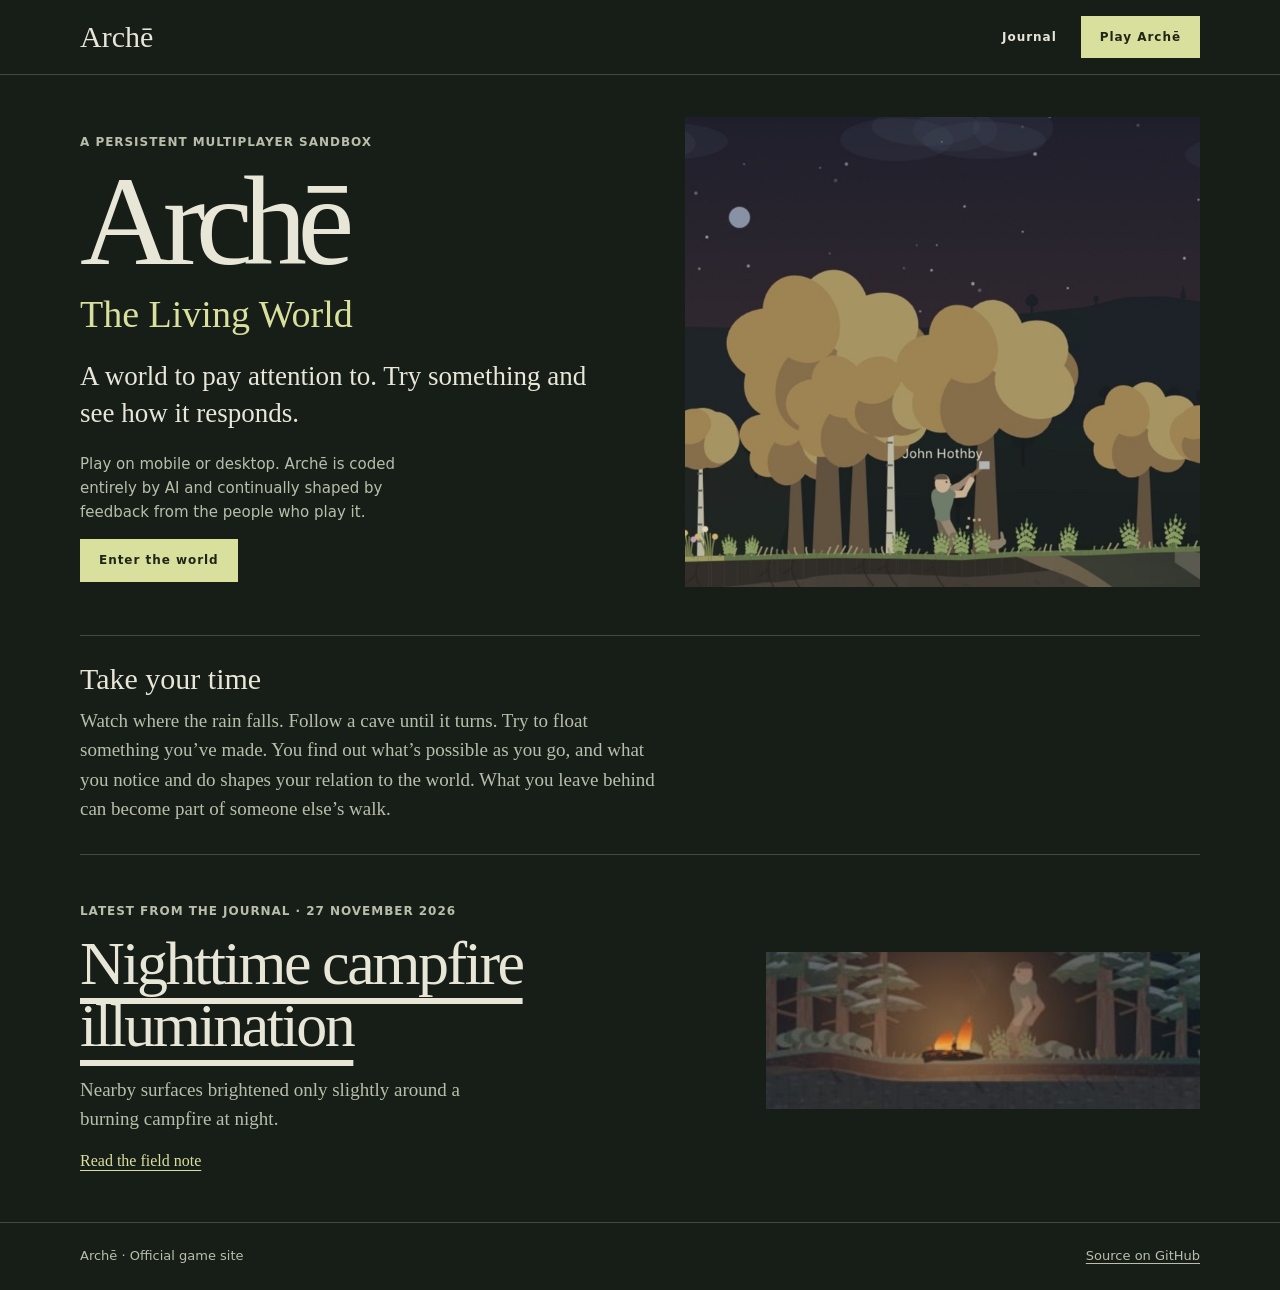
==== website/index.html @ 6934c239 "Publish campfire lighting field note and record deployment preference" ====
<!doctype html>
<html lang="en">
<head>
  <meta charset="utf-8">
  <meta name="viewport" content="width=device-width, initial-scale=1">
  <meta name="description" content="Observe a living world, try things, and discover your place in it. Archē is a persistent multiplayer sandbox for mobile and desktop.">
  <title>Archē — The Living World</title>
  <link rel="stylesheet" href="style.css">
</head>
<body>
  <header><div class="shell nav">
    <a class="brand" href="./">Archē</a>
    <nav aria-label="Main"><a href="journal.html">Journal</a><a class="button" href="../">Play Archē</a></nav>
  </div></header>
  <main class="shell">
    <section class="hero" aria-labelledby="game-title">
      <div>
        <p class="kicker">A persistent multiplayer sandbox</p>
        <h1 id="game-title">Archē</h1>
        <p class="subtitle">The Living World</p>
        <p class="lede">A world to pay attention to. Try something and see how it responds.</p>
        <p class="detail">Play on mobile or desktop. Archē is coded entirely by AI and continually shaped by feedback from the people who play it.</p>
        <a class="button" href="../">Enter the world</a>
      </div>
      <figure><img src="assets/forest.jpg" width="710" height="750" alt="Gathering wood at dusk in Archē"></figure>
    </section>
    <section class="philosophy" aria-labelledby="philosophy-title">
      <h2 id="philosophy-title">Take your time</h2>
      <p>Watch where the rain falls. Follow a cave until it turns. Try to float something you’ve made. You find out what’s possible as you go, and what you notice and do shapes your relation to the world. What you leave behind can become part of someone else’s walk.</p>
    </section>
    <section class="feature" aria-labelledby="latest-title">
      <div>
        <p class="kicker">Latest from the journal · 27 November 2026</p>
        <h2 id="latest-title"><a href="journal.html#nighttime-campfire-illumination">Nighttime campfire illumination</a></h2>
        <p>Nearby surfaces brightened only slightly around a burning campfire at night.</p>
        <a class="read" href="journal.html#nighttime-campfire-illumination">Read the field note</a>
      </div>
      <a href="journal.html#nighttime-campfire-illumination" aria-label="Read Nighttime campfire illumination"><img src="assets/campfire-night-light.jpg" width="360" height="130" alt="The character and nearby pines remain dim beside a burning campfire"></a>
    </section>
    <script>
    (async()=>{
      try {
        const response=await fetch('journal.html',{cache:'no-cache'});
        if(!response.ok)return;
        const doc=new DOMParser().parseFromString(await response.text(),'text/html');
        const note=doc.querySelector('article.field-note[id]');
        const feature=document.querySelector('section.feature');
        const heading=note?.querySelector('h2');
        if(!note||!feature||!heading)return;
        const href='journal.html#'+encodeURIComponent(note.id);
        const date=note.querySelector('time')?.textContent.split('·')[0].trim();
        feature.querySelector('.kicker').textContent='Latest from the journal'+(date?' · '+date:'');
        const title=feature.querySelector('h2 a');
        title.textContent=heading.textContent;title.href=href;
        feature.querySelector('div > p:not(.kicker)').textContent=note.querySelector('figcaption, p')?.textContent||'';
        feature.querySelector('.read').href=href;
        const imageLink=feature.querySelector(':scope > a');
        const img=note.querySelector('img');
        if(imageLink){
          imageLink.href=href;imageLink.setAttribute('aria-label','Read '+heading.textContent);
          if(img){imageLink.replaceChildren(img.cloneNode(true));imageLink.hidden=false;}
          else imageLink.hidden=true;
        }
      } catch(error){console.warn('Journal preview unavailable',error);}
    })();
    </script>
  </main>
  <footer><div class="shell footer-inner"><span>Archē · Official game site</span><a href="https://github.com/jeandegerson/arche">Source on GitHub</a></div></footer>
</body>
</html>
---- website/style.css ----
:root {
  color-scheme: dark;
  --ink: #e8e6d7;
  --muted: #b9beaa;
  --accent: #d9df9d;
  --paper: #171e18;
  --line: #424b3d;
  font-family: Georgia, 'Times New Roman', serif;
}
* { box-sizing: border-box; }
body { margin: 0; background: var(--paper); color: var(--ink); }
a { color: inherit; text-underline-offset: .22em; }
a:hover { color: var(--accent); }
a:focus-visible { outline: 2px solid var(--accent); outline-offset: 5px; }
img { display: block; max-width: 100%; height: auto; }
.shell { width: min(1120px, calc(100% - 64px)); margin-inline: auto; }
header { border-bottom: 1px solid var(--line); }
.nav { min-height: 74px; display: flex; align-items: center; justify-content: space-between; gap: 24px; }
.brand { font-size: 30px; text-decoration: none; }
nav { display: flex; align-items: center; flex-wrap: wrap; gap: 24px; }
nav a, .button, .meta, .kicker { font: 600 12px/1.4 system-ui, sans-serif; letter-spacing: .08em; }
nav a { text-decoration: none; }
nav a:not(.button) { padding-block: 12px; }
.button { display: inline-block; padding: 13px 19px; background: var(--accent); color: #202617; text-decoration: none; }
.button:hover { background: #f1edbc; color: #202617; }
.hero { padding-block: 42px 48px; display: grid; align-items: center; gap: clamp(24px, 7vw, 105px); grid-template-columns: 1fr 1fr; }
.hero figure { margin: 0; }
.hero img { width: 100%; height: clamp(295px, 40vw, 470px); object-fit: cover; object-position: center 56%; }
.hero h1 { margin: 14px 0; font-size: clamp(67px, 10vw, 135px); font-weight: 400; line-height: .88; letter-spacing: -.075em; }
.lede { font-size: clamp(20px, 2.3vw, 27px); line-height: 1.34; margin: 21px 0; }
.detail { font: 15px/1.6 system-ui, sans-serif; color: var(--muted); max-width: 37ch; }
.kicker, .meta { color: var(--muted); text-transform: uppercase; }
.feature { border-top: 1px solid var(--line); padding-block: 36px 52px; display: grid; gap: 34px; grid-template-columns: 1.2fr .8fr; align-items: center; }
.feature h2 { margin: 9px 0 14px; font-size: clamp(35px, 5vw, 62px); font-weight: 400; line-height: 1; letter-spacing: -.04em; }
.feature p:not(.kicker) { color: var(--muted); font-size: 19px; line-height: 1.55; max-width: 42ch; }
.feature img { width: 100%; }
.read { color: var(--accent); }
.article-shell { width: min(720px, calc(100% - 64px)); margin: 48px auto 74px; }
.article-shell > h1 { font-size: clamp(52px, 10vw, 88px); line-height: 1; font-weight: 400; letter-spacing: -.05em; margin: 18px 0; }
.article-shell > p { font-size: 20px; line-height: 1.5; color: var(--muted); }
article { border-top: 1px solid var(--line); padding: 26px 0 22px; font-size: 20px; line-height: 1.6; }
article h2 { font-size: clamp(34px, 6vw, 53px); font-weight: 400; letter-spacing: -.04em; line-height: 1.05; margin: 10px 0 22px; }
article small { font: 600 12px/1.5 system-ui, sans-serif; color: var(--muted); letter-spacing: .08em; }
article figure { margin: 0 0 24px; }
article figcaption { margin-top: 8px; color: var(--muted); font-size: 15px; font-style: italic; }
footer { border-top: 1px solid var(--line); }
.footer-inner { padding-block: 23px; display: flex; flex-wrap: wrap; justify-content: space-between; gap: 16px; font: 13px/1.6 system-ui, sans-serif; color: var(--muted); }
@media (max-width: 690px) {
  .shell, .article-shell { width: calc(100% - 36px); }
  .nav { min-height: 64px; gap: 12px; }
  .brand { font-size: 24px; }
  nav { gap: 12px; }
  nav .button { padding: 10px 12px; }
  .hero, .feature { grid-template-columns: 1fr; gap: 22px; }
  .hero { padding-block: 29px; }
  .hero img { height: 280px; }
  .feature { padding-block: 19px 35px; }
  .article-shell { margin-top: 32px; }
}

.philosophy { border-top: 1px solid var(--line); padding-block: 26px 30px; }
.philosophy h2 { font-size: 30px; font-weight: 400; margin: 0 0 10px; }
.philosophy p { font-size: 19px; line-height: 1.55; color: var(--muted); max-width: 61ch; margin: 0; }

.hero .subtitle { margin: 14px 0 0; color: var(--accent); font-size: clamp(24px, 3vw, 38px); line-height: 1.2; }
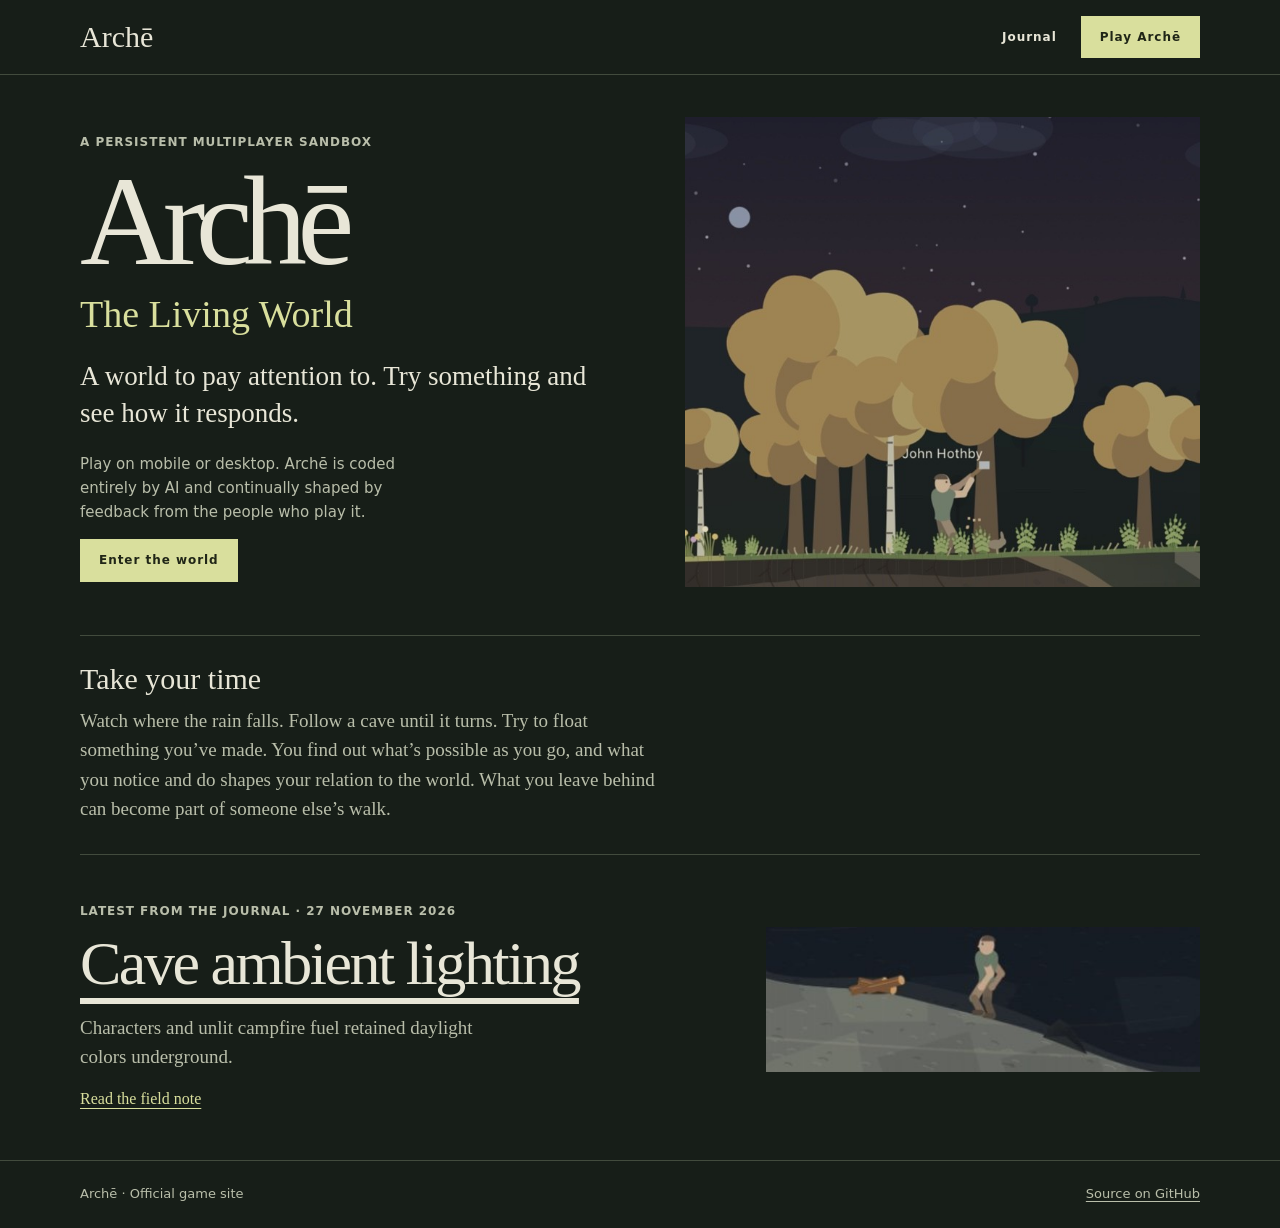
==== commit c2911ea7: "Publish cave ambient lighting field note" ====
--- a/website/index.html
+++ b/website/index.html
@@ -31,11 +31,11 @@
     <section class="feature" aria-labelledby="latest-title">
       <div>
         <p class="kicker">Latest from the journal · 27 November 2026</p>
-        <h2 id="latest-title"><a href="journal.html#nighttime-campfire-illumination">Nighttime campfire illumination</a></h2>
-        <p>Nearby surfaces brightened only slightly around a burning campfire at night.</p>
-        <a class="read" href="journal.html#nighttime-campfire-illumination">Read the field note</a>
+        <h2 id="latest-title"><a href="journal.html#cave-ambient-light">Cave ambient lighting</a></h2>
+        <p>Characters and unlit campfire fuel retained daylight colors underground.</p>
+        <a class="read" href="journal.html#cave-ambient-light">Read the field note</a>
       </div>
-      <a href="journal.html#nighttime-campfire-illumination" aria-label="Read Nighttime campfire illumination"><img src="assets/campfire-night-light.jpg" width="360" height="130" alt="The character and nearby pines remain dim beside a burning campfire"></a>
+      <a href="journal.html#cave-ambient-light" aria-label="Read Cave ambient lighting"><img src="assets/cave-ambient-light.jpg" width="420" height="140" alt="A character and an unlit wood pile stand out against a dark cave"></a>
     </section>
     <script>
     (async()=>{
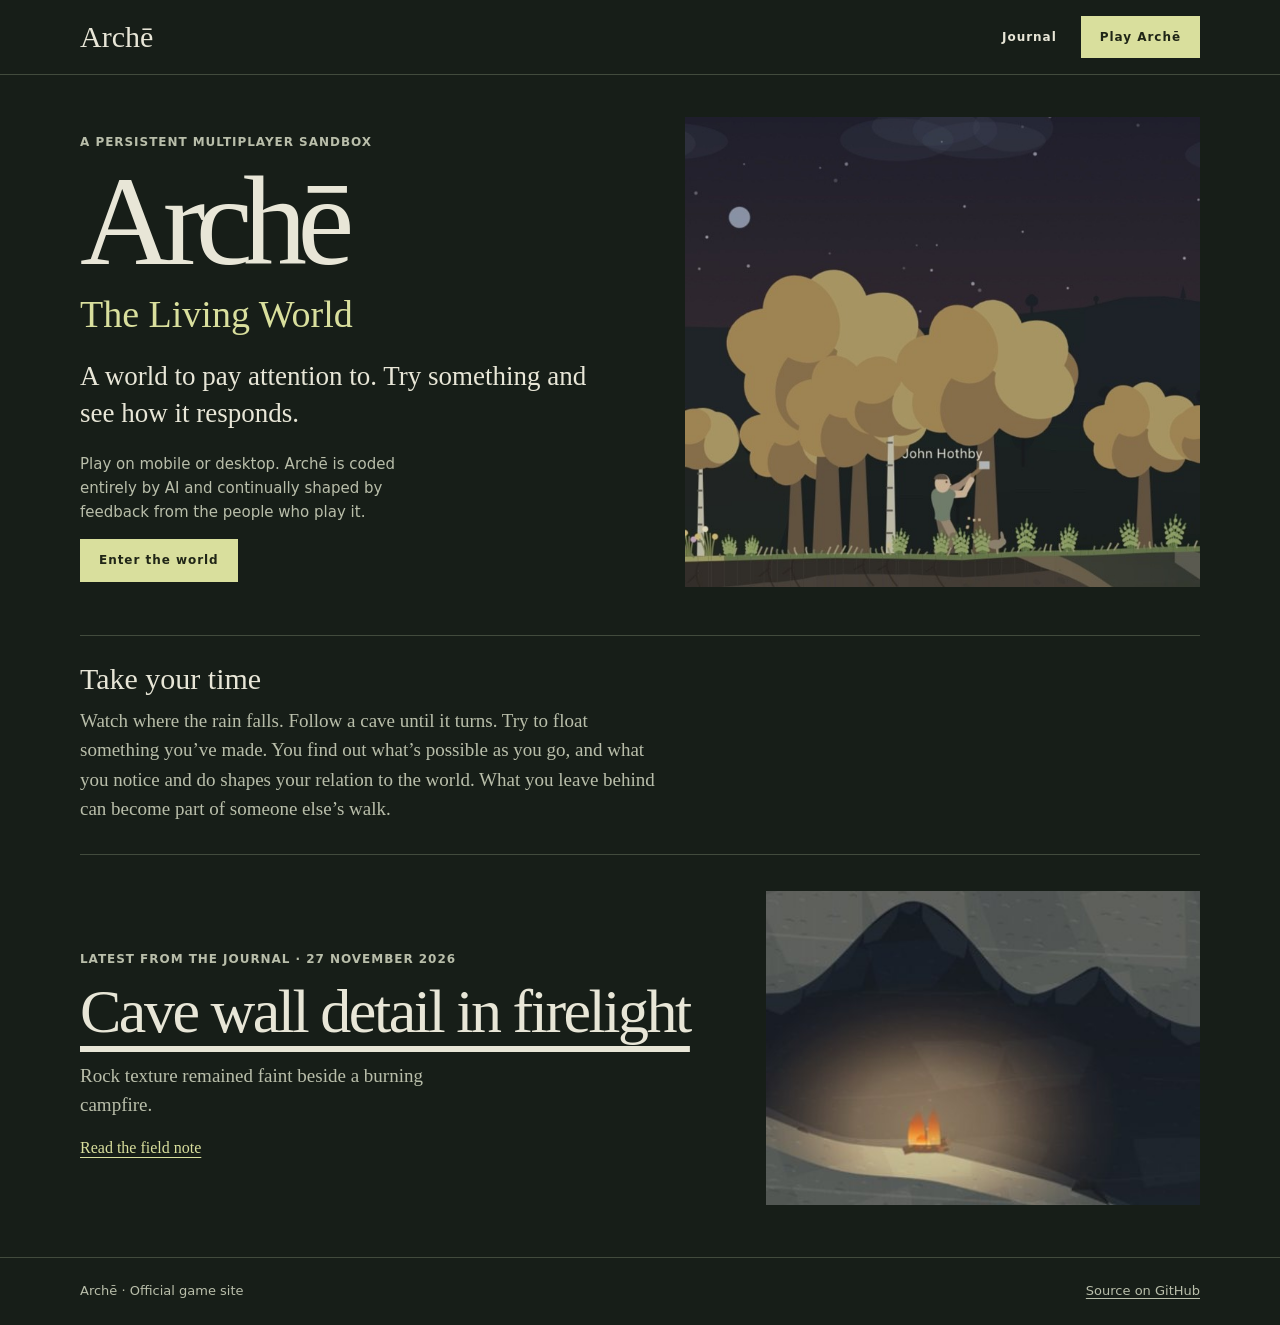
==== commit 3c9d5680: "Publish cave wall firelight field note" ====
--- a/website/index.html
+++ b/website/index.html
@@ -31,11 +31,11 @@
     <section class="feature" aria-labelledby="latest-title">
       <div>
         <p class="kicker">Latest from the journal · 27 November 2026</p>
-        <h2 id="latest-title"><a href="journal.html#cave-ambient-light">Cave ambient lighting</a></h2>
-        <p>Characters and unlit campfire fuel retained daylight colors underground.</p>
-        <a class="read" href="journal.html#cave-ambient-light">Read the field note</a>
+        <h2 id="latest-title"><a href="journal.html#cave-wall-firelight">Cave wall detail in firelight</a></h2>
+        <p>Rock texture remained faint beside a burning campfire.</p>
+        <a class="read" href="journal.html#cave-wall-firelight">Read the field note</a>
       </div>
-      <a href="journal.html#cave-ambient-light" aria-label="Read Cave ambient lighting"><img src="assets/cave-ambient-light.jpg" width="420" height="140" alt="A character and an unlit wood pile stand out against a dark cave"></a>
+      <a href="journal.html#cave-wall-firelight" aria-label="Read Cave wall detail in firelight"><img src="assets/cave-wall-firelight.jpg" width="420" height="304" alt="A burning campfire lights the floor edge while the wall behind it remains faint"></a>
     </section>
     <script>
     (async()=>{
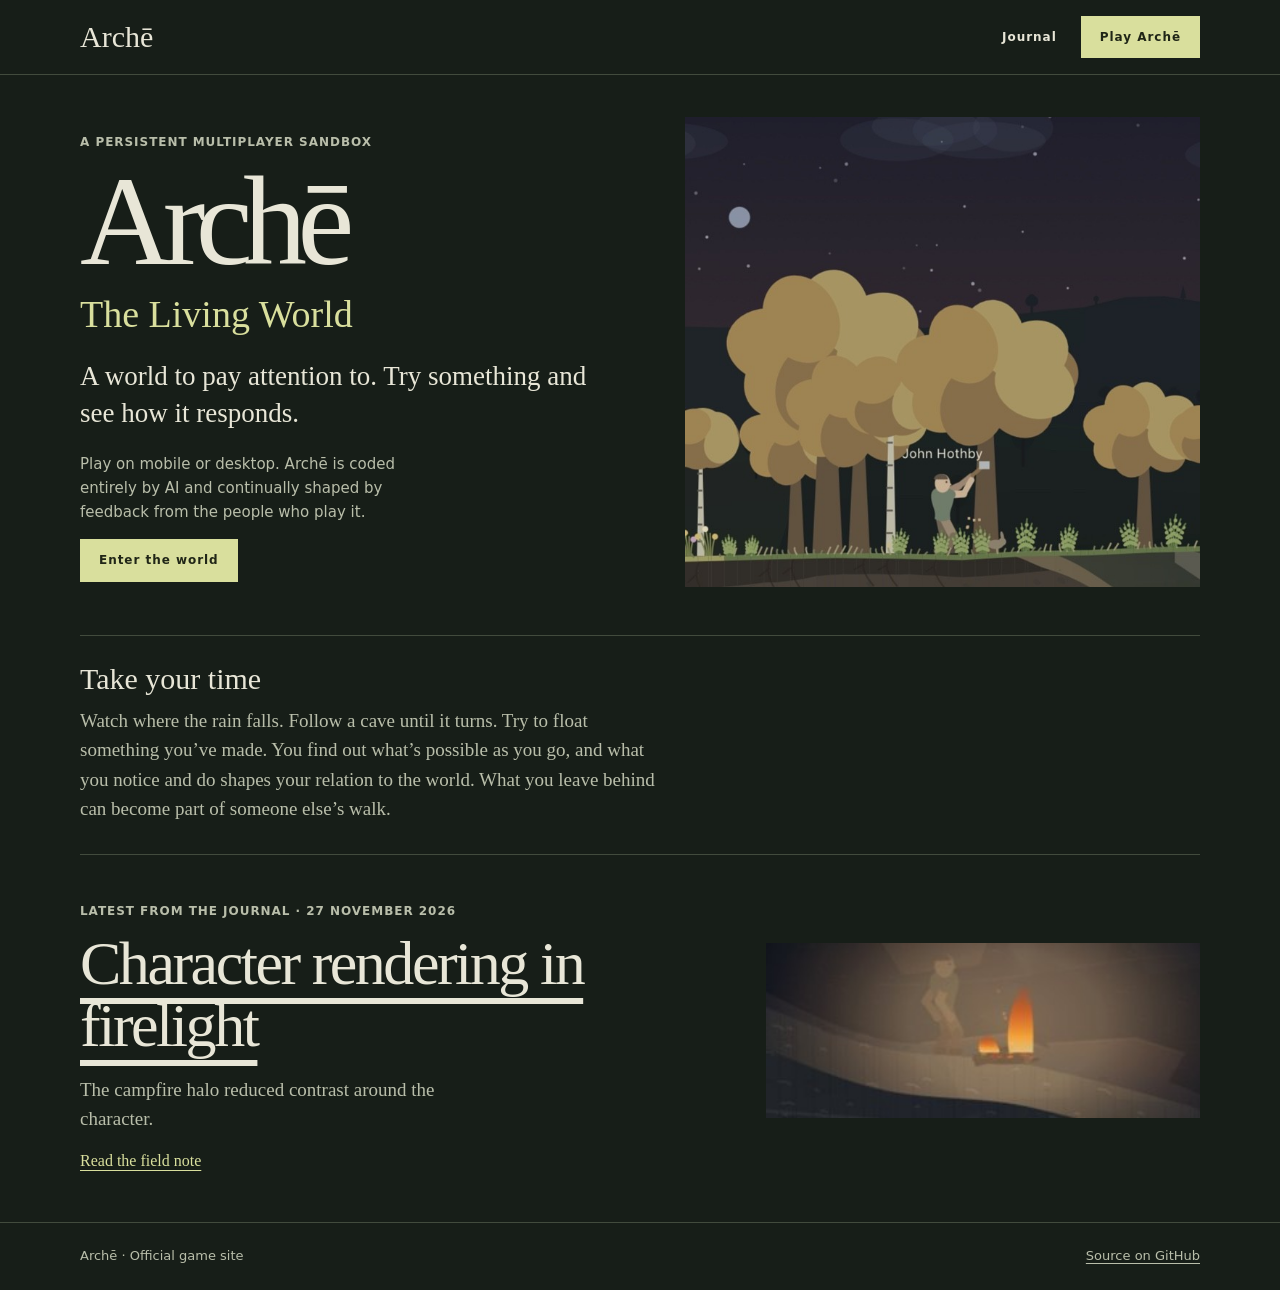
==== commit 17c5d2ac: "Light character materials directly near campfires" ====
--- a/website/index.html
+++ b/website/index.html
@@ -31,11 +31,11 @@
     <section class="feature" aria-labelledby="latest-title">
       <div>
         <p class="kicker">Latest from the journal · 27 November 2026</p>
-        <h2 id="latest-title"><a href="journal.html#cave-wall-firelight">Cave wall detail in firelight</a></h2>
-        <p>Rock texture remained faint beside a burning campfire.</p>
-        <a class="read" href="journal.html#cave-wall-firelight">Read the field note</a>
+        <h2 id="latest-title"><a href="journal.html#character-firelight">Character rendering in firelight</a></h2>
+        <p>The campfire halo reduced contrast around the character.</p>
+        <a class="read" href="journal.html#character-firelight">Read the field note</a>
       </div>
-      <a href="journal.html#cave-wall-firelight" aria-label="Read Cave wall detail in firelight"><img src="assets/cave-wall-firelight.jpg" width="420" height="304" alt="A burning campfire lights the floor edge while the wall behind it remains faint"></a>
+      <a href="journal.html#character-firelight" aria-label="Read Character rendering in firelight"><img src="assets/character-firelight.jpg" width="337" height="136" alt="A character’s outline is washed out by the glow beside a cave campfire"></a>
     </section>
     <script>
     (async()=>{
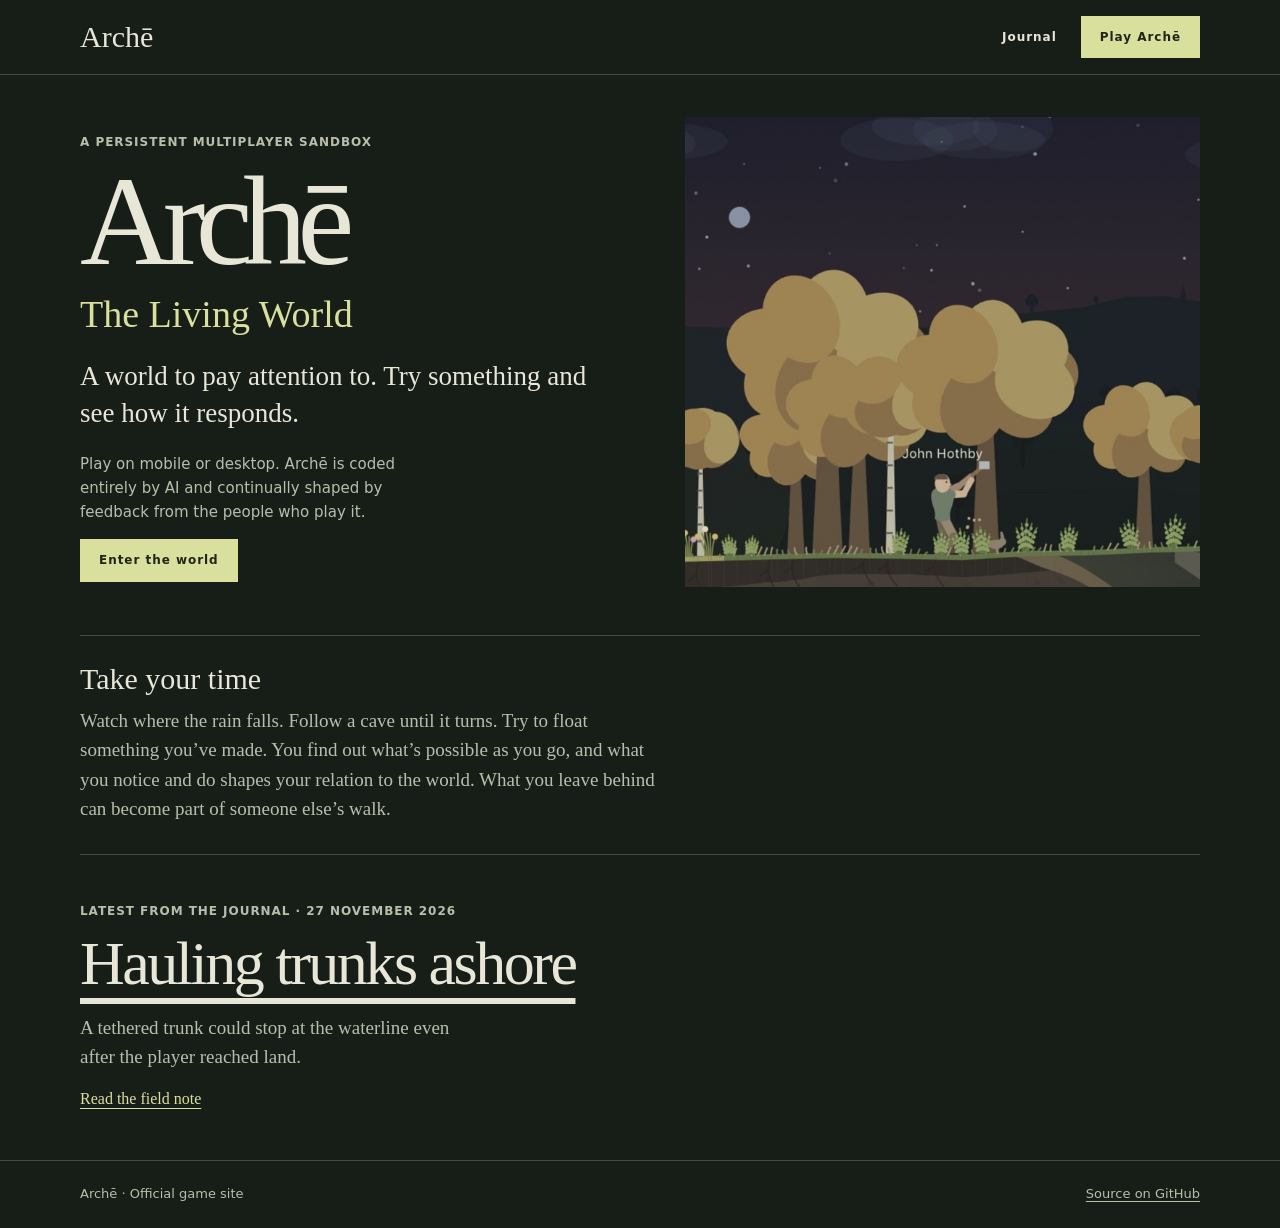
==== commit e9958ee3: "Let players haul floating trunks up low banks" ====
--- a/website/index.html
+++ b/website/index.html
@@ -31,11 +31,11 @@
     <section class="feature" aria-labelledby="latest-title">
       <div>
         <p class="kicker">Latest from the journal · 27 November 2026</p>
-        <h2 id="latest-title"><a href="journal.html#character-firelight">Character rendering in firelight</a></h2>
-        <p>The campfire halo reduced contrast around the character.</p>
-        <a class="read" href="journal.html#character-firelight">Read the field note</a>
+        <h2 id="latest-title"><a href="journal.html#hauling-trunks-ashore">Hauling trunks ashore</a></h2>
+        <p>A tethered trunk could stop at the waterline even after the player reached land.</p>
+        <a class="read" href="journal.html#hauling-trunks-ashore">Read the field note</a>
       </div>
-      <a href="journal.html#character-firelight" aria-label="Read Character rendering in firelight"><img src="assets/character-firelight.jpg" width="337" height="136" alt="A character’s outline is washed out by the glow beside a cave campfire"></a>
+      <a hidden href="journal.html#hauling-trunks-ashore" aria-label="Read Hauling trunks ashore"><img src="assets/character-firelight.jpg" width="337" height="136" alt="A character’s outline is washed out by the glow beside a cave campfire"></a>
     </section>
     <script>
     (async()=>{
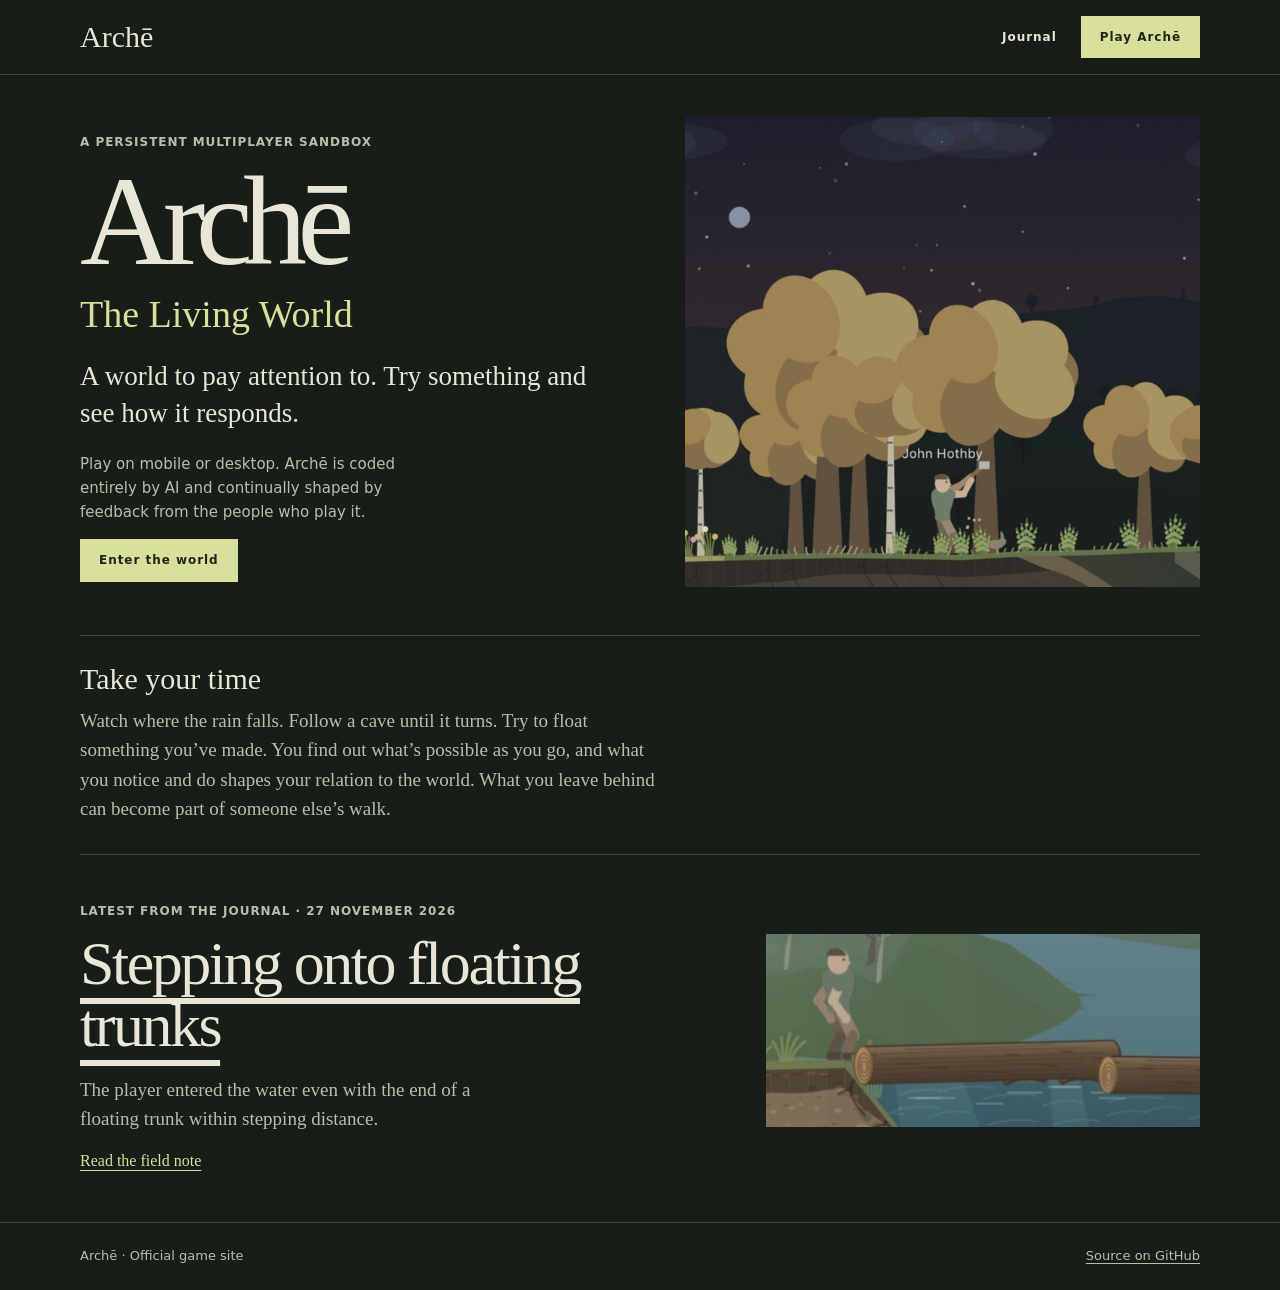
==== commit 1e722e22: "Step onto floating trunks from the bank" ====
--- a/website/index.html
+++ b/website/index.html
@@ -31,11 +31,11 @@
     <section class="feature" aria-labelledby="latest-title">
       <div>
         <p class="kicker">Latest from the journal · 27 November 2026</p>
-        <h2 id="latest-title"><a href="journal.html#hauling-trunks-ashore">Hauling trunks ashore</a></h2>
-        <p>A tethered trunk could stop at the waterline even after the player reached land.</p>
-        <a class="read" href="journal.html#hauling-trunks-ashore">Read the field note</a>
+        <h2 id="latest-title"><a href="journal.html#stepping-onto-floating-trunks">Stepping onto floating trunks</a></h2>
+        <p>The player entered the water even with the end of a floating trunk within stepping distance.</p>
+        <a class="read" href="journal.html#stepping-onto-floating-trunks">Read the field note</a>
       </div>
-      <a hidden href="journal.html#hauling-trunks-ashore" aria-label="Read Hauling trunks ashore"><img src="assets/character-firelight.jpg" width="337" height="136" alt="A character’s outline is washed out by the glow beside a cave campfire"></a>
+      <a href="journal.html#stepping-onto-floating-trunks" aria-label="Read Stepping onto floating trunks"><img src="assets/stepping-onto-floating-trunks.jpg" width="426" height="190" alt="The character stands at a steep bank next to the rounded end of a floating trunk"></a>
     </section>
     <script>
     (async()=>{
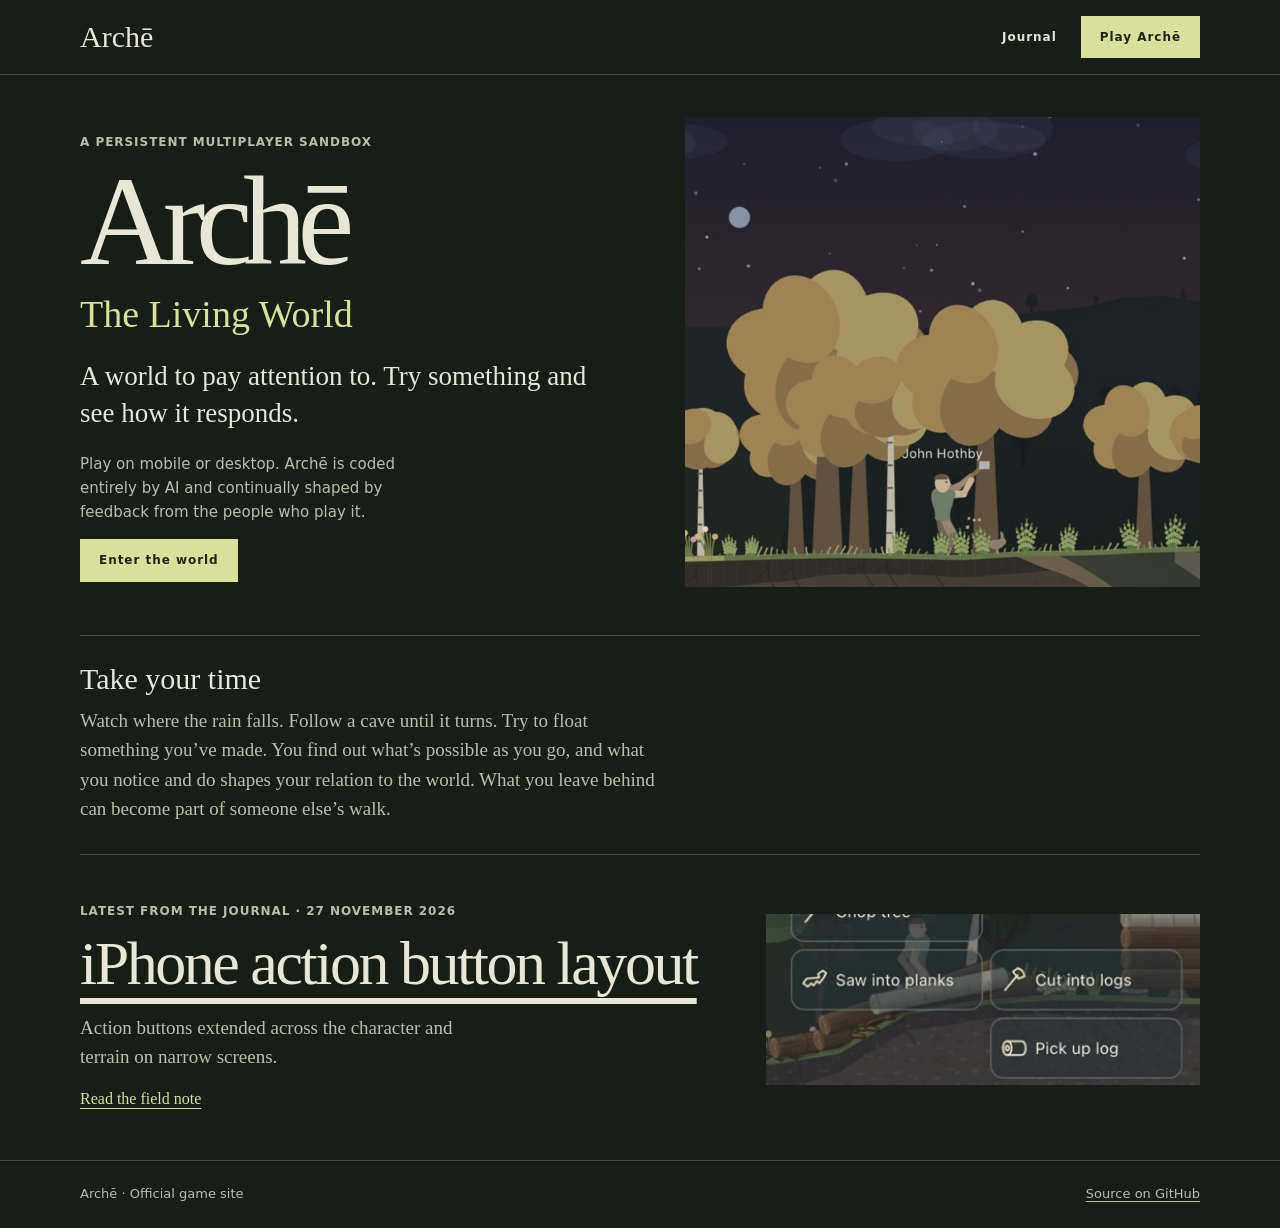
==== commit 1bc16ba5: "Keep iPhone action controls along the right edge" ====
--- a/website/index.html
+++ b/website/index.html
@@ -31,11 +31,11 @@
     <section class="feature" aria-labelledby="latest-title">
       <div>
         <p class="kicker">Latest from the journal · 27 November 2026</p>
-        <h2 id="latest-title"><a href="journal.html#stepping-onto-floating-trunks">Stepping onto floating trunks</a></h2>
-        <p>The player entered the water even with the end of a floating trunk within stepping distance.</p>
-        <a class="read" href="journal.html#stepping-onto-floating-trunks">Read the field note</a>
+        <h2 id="latest-title"><a href="journal.html#iphone-action-button-layout">iPhone action button layout</a></h2>
+        <p>Action buttons extended across the character and terrain on narrow screens.</p>
+        <a class="read" href="journal.html#iphone-action-button-layout">Read the field note</a>
       </div>
-      <a href="journal.html#stepping-onto-floating-trunks" aria-label="Read Stepping onto floating trunks"><img src="assets/stepping-onto-floating-trunks.jpg" width="426" height="190" alt="The character stands at a steep bank next to the rounded end of a floating trunk"></a>
+      <a href="journal.html#iphone-action-button-layout" aria-label="Read iPhone action button layout"><img src="assets/iphone-action-button-layout.jpg" width="420" height="165" alt="The pre-fix iPhone action buttons overlap the character and terrain"></a>
     </section>
     <script>
     (async()=>{
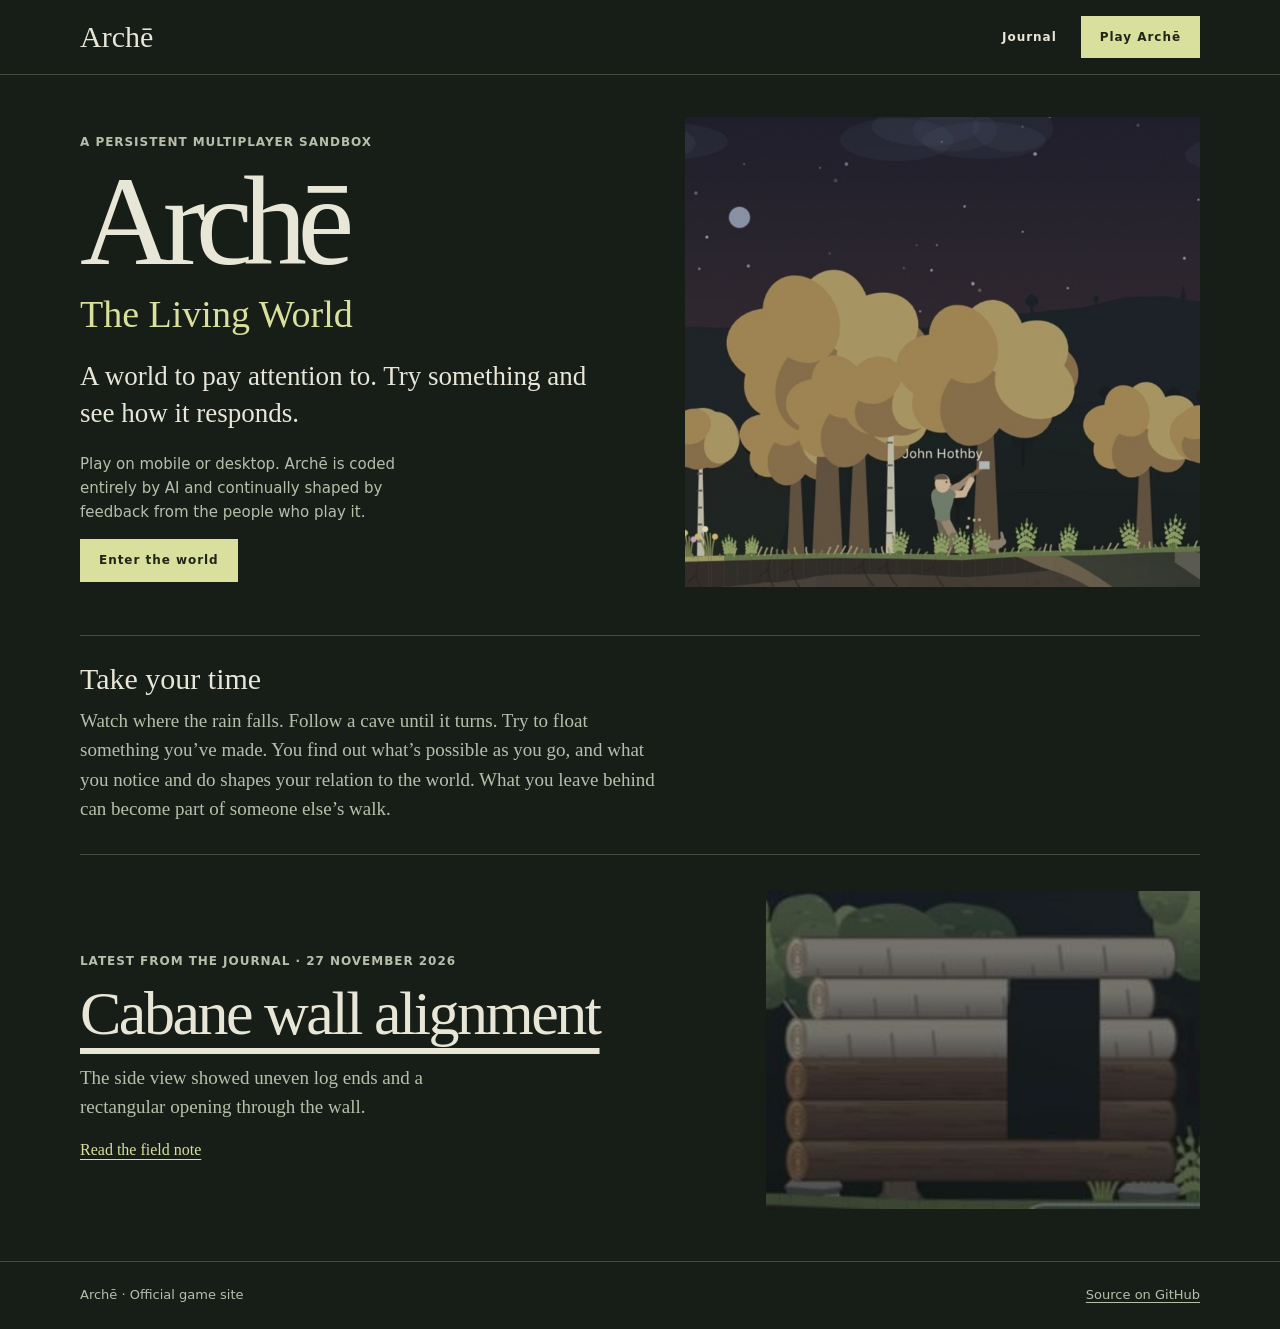
==== commit ea781162: "Align cabane wall courses and move the entrance to the gable" ====
--- a/website/index.html
+++ b/website/index.html
@@ -31,11 +31,11 @@
     <section class="feature" aria-labelledby="latest-title">
       <div>
         <p class="kicker">Latest from the journal · 27 November 2026</p>
-        <h2 id="latest-title"><a href="journal.html#iphone-action-button-layout">iPhone action button layout</a></h2>
-        <p>Action buttons extended across the character and terrain on narrow screens.</p>
-        <a class="read" href="journal.html#iphone-action-button-layout">Read the field note</a>
+        <h2 id="latest-title"><a href="journal.html#cabane-wall-alignment">Cabane wall alignment</a></h2>
+        <p>The side view showed uneven log ends and a rectangular opening through the wall.</p>
+        <a class="read" href="journal.html#cabane-wall-alignment">Read the field note</a>
       </div>
-      <a href="journal.html#iphone-action-button-layout" aria-label="Read iPhone action button layout"><img src="assets/iphone-action-button-layout.jpg" width="420" height="165" alt="The pre-fix iPhone action buttons overlap the character and terrain"></a>
+      <a href="journal.html#cabane-wall-alignment" aria-label="Read Cabane wall alignment"><img src="assets/cabane-wall-alignment.jpg" width="273" height="200" alt="A log cabane with uneven course lengths and a doorway cut through its visible side wall"></a>
     </section>
     <script>
     (async()=>{
